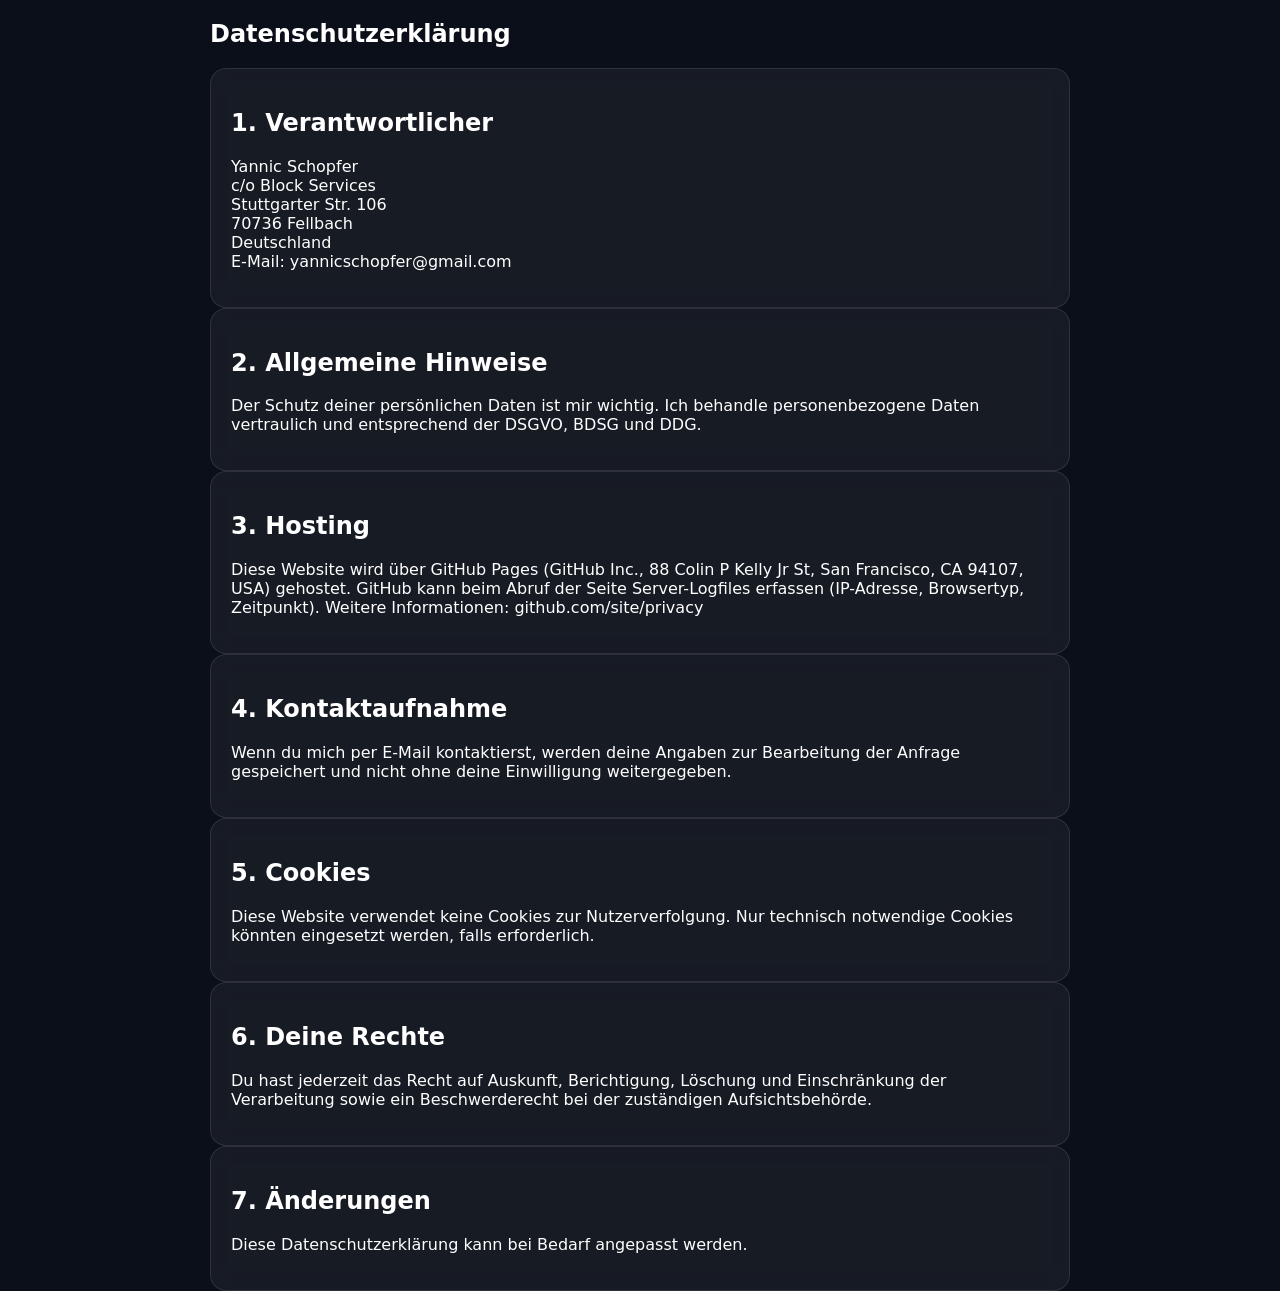
==== datenschutz.html @ fadb1419 "Update website styling and add minor improvements" ====
<!DOCTYPE html>
<html lang="en">

<head>
    <meta charset="UTF-8">
    <meta name="viewport" content="width=device-width, initial-scale=1.0">
    <title>Datenschutzerklärung</title>

    <link rel="stylesheet" href="style.css">
</head>

<body>

    <section class="container privacy-page">

        <h1>Datenschutzerklärung</h1>

        <div class="card">
            <h2>1. Verantwortlicher</h2>
            <p>
                Yannic Schopfer<br>
                c/o Block Services<br>
                Stuttgarter Str. 106<br>
                70736 Fellbach<br>
                Deutschland<br>
                E-Mail: yannicschopfer@gmail.com
            </p>
        </div>

        <div class="card">
            <h2>2. Allgemeine Hinweise</h2>
            <p>
                Der Schutz deiner persönlichen Daten ist mir wichtig.
                Ich behandle personenbezogene Daten vertraulich und entsprechend der DSGVO, BDSG und DDG.
            </p>
        </div>

        <div class="card">
            <h2>3. Hosting</h2>
            <p>
                Diese Website wird über GitHub Pages (GitHub Inc., 88 Colin P Kelly Jr St, San Francisco, CA 94107, USA)
                gehostet.
                GitHub kann beim Abruf der Seite Server-Logfiles erfassen (IP-Adresse, Browsertyp, Zeitpunkt). Weitere
                Informationen: github.com/site/privacy
            </p>
        </div>

        <div class="card">
            <h2>4. Kontaktaufnahme</h2>
            <p>
                Wenn du mich per E-Mail kontaktierst, werden deine Angaben zur Bearbeitung der Anfrage gespeichert
                und nicht ohne deine Einwilligung weitergegeben.
            </p>
        </div>

        <div class="card">
            <h2>5. Cookies</h2>
            <p>
                Diese Website verwendet keine Cookies zur Nutzerverfolgung.
                Nur technisch notwendige Cookies könnten eingesetzt werden, falls erforderlich.
            </p>
        </div>

        <div class="card">
            <h2>6. Deine Rechte</h2>
            <p>
                Du hast jederzeit das Recht auf Auskunft, Berichtigung, Löschung und Einschränkung der Verarbeitung
                sowie ein Beschwerderecht bei der zuständigen Aufsichtsbehörde.
            </p>
        </div>

        <div class="card">
            <h2>7. Änderungen</h2>
            <p>
                Diese Datenschutzerklärung kann bei Bedarf angepasst werden.
            </p>
        </div>

    </section>

</body>

</html>
---- style.css ----
*,
*::before,
*::after {
    box-sizing: border-box;
}

html {
    scroll-behavior: smooth;
}

body {
    margin: 0;
    font-family: system-ui, sans-serif;
    background: #0b0f19;
    color: white;
}

/* ── Layout ── */

.container {
    max-width: 900px;
    margin: 0 auto;
    padding: 0 20px;
}

section {
    padding: 5px 0 20px;
}

/* ── Hero ── */

.hero {
    padding: 80px 40px 30px;
    text-align: center;
    position: relative;
    overflow: hidden;
}

.hero-glow {
    position: absolute;
    top: 50%;
    left: 50%;
    transform: translate(-50%, -60%);
    width: 600px;
    height: 400px;
    background: radial-gradient(ellipse, rgba(99, 102, 241, 0.15) 0%, transparent 70%);
    pointer-events: none;
    animation: pulseGlow 4s ease-in-out infinite;
}

.hero-eyebrow {
    font-size: 12px;
    letter-spacing: 0.2em;
    text-transform: uppercase;
    color: rgba(255, 255, 255, 0.35);
    margin: 0 0 20px;
    animation: fadeInDown 0.8s ease both;
}

.hero-name {
    font-size: clamp(38px, 5.5vw, 62px);
    font-weight: 670;
    line-height: 1;
    letter-spacing: -0.03em;
    margin: 0 0 24px;
    animation: fadeInDown 0.9s ease both;
}

.hero-sub {
    font-size: 16px;
    color: rgba(255, 255, 255, 0.45);
    line-height: 1.7;
    margin: 0 0 36px;
    animation: fadeInDown 1s ease both;
}

.hero-cta {
    display: inline-block;
    padding: 10px 24px;
    border: 1px solid rgba(255, 255, 255, 0.15);
    border-radius: 999px;
    color: rgba(255, 255, 255, 0.6);
    text-decoration: none;
    font-size: 13px;
    letter-spacing: 0.05em;
    transition: all 0.3s ease;
    animation: fadeInDown 1.1s ease both;
}

.hero-cta:hover {
    background: rgba(255, 255, 255, 0.08);
    color: white;
    transform: translateY(-2px);
}

/* ── Social Links ── */

.social-links {
    position: fixed;
    top: 20px;
    right: 20px;
    display: flex;
    gap: 10px;
}

.social-links a {
    text-decoration: none;
    color: white;
    font-size: 14px;
    padding: 6px 12px;
    border-radius: 999px;
    background: rgba(255, 255, 255, 0.05);
    border: 1px solid rgba(255, 255, 255, 0.1);
    transition: all 0.3s ease;
}

.social-links a:hover {
    transform: translateY(-2px);
    background: rgba(255, 255, 255, 0.1);
}

/* ── Cards ── */

.card {
    background: rgba(255, 255, 255, 0.05);
    border: 1px solid rgba(255, 255, 255, 0.1);
    border-radius: 16px;
    padding: 20px;
    backdrop-filter: blur(10px);
}

.project-card {
    position: relative;
    display: flex;
    flex-direction: column;
    background: rgba(255, 255, 255, 0.05);
    border: 1px solid rgba(255, 255, 255, 0.1);
    border-radius: 16px;
    padding: 20px;
    backdrop-filter: blur(10px);
    text-decoration: none;
    color: white;
    transition: transform 0.3s ease, background 0.3s ease;
}

.project-card:hover {
    transform: translateY(-10px);
    background: rgba(255, 255, 255, 0.08);
}

.project-card h3 {
    margin: 0 0 10px;
}

.project-card p {
    margin: 0 0 25px;
    opacity: 0.75;
}

/* ── Grid ── */

.grid {
    display: grid;
    grid-template-columns: repeat(2, 1fr);
    gap: 20px;
    align-items: stretch;
}

/* ── Tags ── */

.tags {
    margin-top: auto;
}

.tags span {
    display: inline-block;
    background: rgba(255, 255, 255, 0.1);
    padding: 5px 10px;
    border-radius: 10px;
    margin-right: 5px;
    font-size: 12px;
}

/* ── About ── */

.about-content {
    display: flex;
    align-items: center;
    gap: 30px;
}

.profile-pic {
    width: 150px;
    height: 150px;
    border-radius: 50%;
    object-fit: cover;
    border: 2px solid rgba(255, 255, 255, 0.15);
    flex-shrink: 0;
}

/* ── Footer ── */

.footer-imprint {
    max-width: 900px;
    margin: 60px auto 0;
    padding: 24px 20px;
    border-top: 1px solid rgba(255, 255, 255, 0.07);
}

.footer-inner {
    display: flex;
    align-items: center;
    gap: 24px;
}

/* Shared style for both Impressum button and Datenschutz link */
.imprint-toggle,
.imprint-link {
    display: inline-flex;
    align-items: center;
    gap: 6px;
    font-size: 12px;
    letter-spacing: 0.08em;
    text-transform: uppercase;
    color: rgba(255, 255, 255, 0.3);
    text-decoration: none;
    cursor: pointer;
    transition: color 0.2s ease;
    user-select: none;
    line-height: 1;
    background: none;
    border: none;
    padding: 0;
    font-family: inherit;
}

.imprint-toggle:hover,
.imprint-link:hover {
    color: rgba(255, 255, 255, 0.55);
}

.imprint-toggle::before {
    content: '▸';
    transition: transform 0.2s ease;
    font-size: 10px;
}

.imprint-toggle.open::before {
    transform: rotate(90deg);
}

.imprint-body {
    display: none;
    margin-top: 16px;
    flex-wrap: wrap;
    gap: 24px;
    padding: 20px;
    background: rgba(255, 255, 255, 0.03);
    border: 1px solid rgba(255, 255, 255, 0.07);
    border-radius: 12px;
    animation: fadeInDown 0.25s ease;
}

.imprint-body.open {
    display: flex;
}

.imprint-block {
    display: flex;
    flex-direction: column;
    gap: 3px;
    line-height: 1.6;
}

.imprint-label {
    font-size: 10px;
    letter-spacing: 0.1em;
    text-transform: uppercase;
    color: rgba(255, 255, 255, 0.25);
    margin-bottom: 4px;
}

.imprint-body a {
    color: rgba(255, 255, 255, 0.4);
    text-decoration: none;
    transition: color 0.2s ease;
}

.imprint-body a:hover {
    color: rgba(255, 255, 255, 0.7);
}

/* ── Animations ── */

@keyframes fadeInDown {
    from {
        opacity: 0;
        transform: translateY(-30px);
    }

    to {
        opacity: 1;
        transform: translateY(0);
    }
}

@keyframes pulseGlow {

    0%,
    100% {
        opacity: 0.6;
        transform: translate(-50%, -60%) scale(1);
    }

    50% {
        opacity: 1;
        transform: translate(-50%, -60%) scale(1.1);
    }
}

/* ── Responsive ── */

@media (max-width: 600px) {
    .about-content {
        flex-direction: column;
        text-align: center;
    }
}
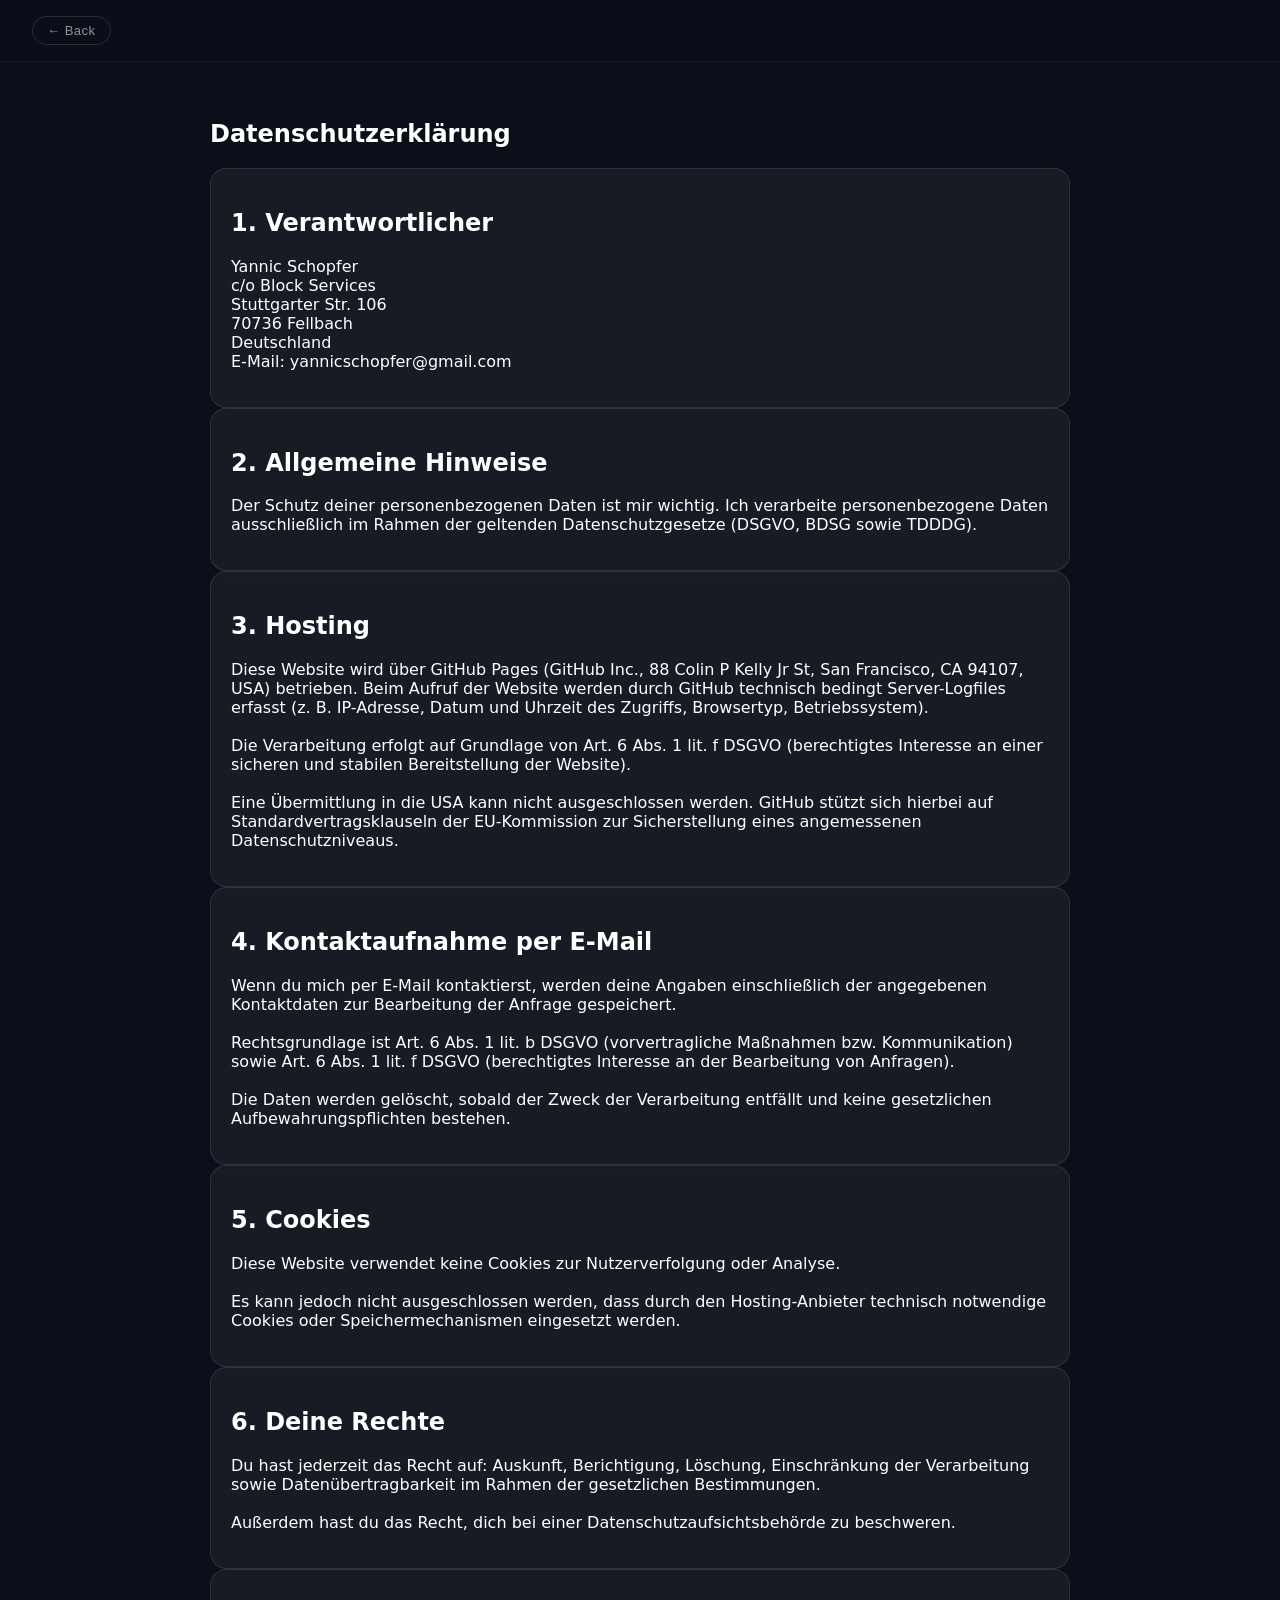
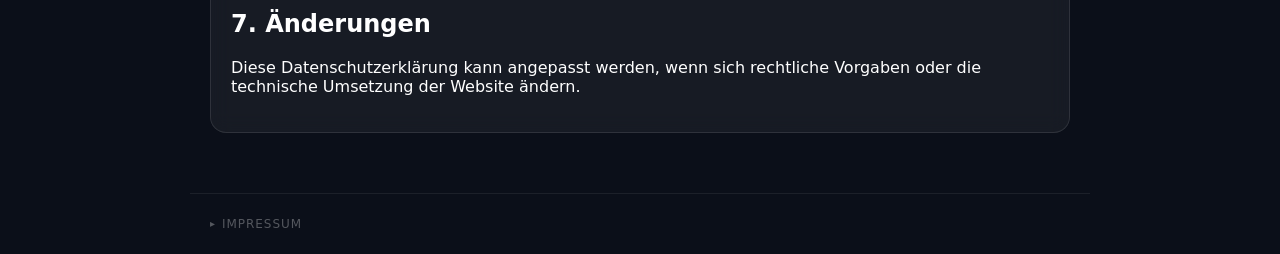
==== commit 98fde5b0: "added project site" ====
--- a/datenschutz.html
+++ b/datenschutz.html
@@ -1,17 +1,21 @@
 <!DOCTYPE html>
-<html lang="en">
-
+<html lang="de">
 <head>
     <meta charset="UTF-8">
     <meta name="viewport" content="width=device-width, initial-scale=1.0">
-    <title>Datenschutzerklärung</title>
-
+    <title>Datenschutzerklärung · Yannic Schopfer</title>
+    <link rel="icon" type="image/svg+xml" href="favicon.svg">
     <link rel="stylesheet" href="style.css">
+    <link rel="stylesheet" href="project.css">
 </head>
 
 <body>
 
-    <section class="container privacy-page">
+    <nav class="project-nav">
+        <button onclick="history.back()" class="project-nav-back">← Back</button>
+    </nav>
+
+    <section class="container privacy-page" style="padding-top: 100px;">
 
         <h1>Datenschutzerklärung</h1>
 
@@ -30,54 +34,108 @@
         <div class="card">
             <h2>2. Allgemeine Hinweise</h2>
             <p>
-                Der Schutz deiner persönlichen Daten ist mir wichtig.
-                Ich behandle personenbezogene Daten vertraulich und entsprechend der DSGVO, BDSG und DDG.
+                Der Schutz deiner personenbezogenen Daten ist mir wichtig.  
+                Ich verarbeite personenbezogene Daten ausschließlich im Rahmen der geltenden Datenschutzgesetze
+                (DSGVO, BDSG sowie TDDDG).
             </p>
         </div>
 
         <div class="card">
             <h2>3. Hosting</h2>
             <p>
-                Diese Website wird über GitHub Pages (GitHub Inc., 88 Colin P Kelly Jr St, San Francisco, CA 94107, USA)
-                gehostet.
-                GitHub kann beim Abruf der Seite Server-Logfiles erfassen (IP-Adresse, Browsertyp, Zeitpunkt). Weitere
-                Informationen: github.com/site/privacy
+                Diese Website wird über GitHub Pages (GitHub Inc., 88 Colin P Kelly Jr St, San Francisco,
+                CA 94107, USA) betrieben.
+                Beim Aufruf der Website werden durch GitHub technisch bedingt Server-Logfiles erfasst
+                (z. B. IP-Adresse, Datum und Uhrzeit des Zugriffs, Browsertyp, Betriebssystem).
+
+                <br><br>
+                Die Verarbeitung erfolgt auf Grundlage von Art. 6 Abs. 1 lit. f DSGVO (berechtigtes Interesse
+                an einer sicheren und stabilen Bereitstellung der Website).
+
+                <br><br>
+                Eine Übermittlung in die USA kann nicht ausgeschlossen werden. GitHub stützt sich hierbei auf
+                Standardvertragsklauseln der EU-Kommission zur Sicherstellung eines angemessenen Datenschutzniveaus.
             </p>
         </div>
 
         <div class="card">
-            <h2>4. Kontaktaufnahme</h2>
+            <h2>4. Kontaktaufnahme per E-Mail</h2>
             <p>
-                Wenn du mich per E-Mail kontaktierst, werden deine Angaben zur Bearbeitung der Anfrage gespeichert
-                und nicht ohne deine Einwilligung weitergegeben.
+                Wenn du mich per E-Mail kontaktierst, werden deine Angaben einschließlich der angegebenen
+                Kontaktdaten zur Bearbeitung der Anfrage gespeichert.
+
+                <br><br>
+                Rechtsgrundlage ist Art. 6 Abs. 1 lit. b DSGVO (vorvertragliche Maßnahmen bzw. Kommunikation)
+                sowie Art. 6 Abs. 1 lit. f DSGVO (berechtigtes Interesse an der Bearbeitung von Anfragen).
+
+                <br><br>
+                Die Daten werden gelöscht, sobald der Zweck der Verarbeitung entfällt und keine gesetzlichen
+                Aufbewahrungspflichten bestehen.
             </p>
         </div>
 
         <div class="card">
             <h2>5. Cookies</h2>
             <p>
-                Diese Website verwendet keine Cookies zur Nutzerverfolgung.
-                Nur technisch notwendige Cookies könnten eingesetzt werden, falls erforderlich.
+                Diese Website verwendet keine Cookies zur Nutzerverfolgung oder Analyse.
+
+                <br><br>
+                Es kann jedoch nicht ausgeschlossen werden, dass durch den Hosting-Anbieter technisch notwendige
+                Cookies oder Speichermechanismen eingesetzt werden.
             </p>
         </div>
 
         <div class="card">
             <h2>6. Deine Rechte</h2>
             <p>
-                Du hast jederzeit das Recht auf Auskunft, Berichtigung, Löschung und Einschränkung der Verarbeitung
-                sowie ein Beschwerderecht bei der zuständigen Aufsichtsbehörde.
+                Du hast jederzeit das Recht auf:
+                Auskunft, Berichtigung, Löschung, Einschränkung der Verarbeitung sowie Datenübertragbarkeit
+                im Rahmen der gesetzlichen Bestimmungen.
+
+                <br><br>
+                Außerdem hast du das Recht, dich bei einer Datenschutzaufsichtsbehörde zu beschweren.
             </p>
         </div>
 
         <div class="card">
             <h2>7. Änderungen</h2>
             <p>
-                Diese Datenschutzerklärung kann bei Bedarf angepasst werden.
+                Diese Datenschutzerklärung kann angepasst werden, wenn sich rechtliche Vorgaben oder die
+                technische Umsetzung der Website ändern.
             </p>
         </div>
 
     </section>
 
+    <footer class="footer-imprint">
+        <div class="footer-inner">
+            <button class="imprint-toggle"
+                onclick="this.classList.toggle('open'); this.closest('footer').querySelector('.imprint-body').classList.toggle('open')">
+                Impressum
+            </button>
+        </div>
+
+        <div class="imprint-body">
+            <div class="imprint-block">
+                <span class="imprint-label">Angaben gemäß § 5 DDG</span>
+                <span>Yannic Schopfer</span>
+                <span>c/o Block Services</span>
+                <span>Stuttgarter Str. 106</span>
+                <span>70736 Fellbach</span>
+                <span>Deutschland</span>
+            </div>
+
+            <div class="imprint-block">
+                <span class="imprint-label">Kontakt</span>
+                <a href="mailto:yannicschopfer@gmail.com">yannicschopfer@gmail.com</a>
+            </div>
+
+            <div class="imprint-block">
+                <span class="imprint-label">Hinweis</span>
+                <span>Projektportfolio</span>
+            </div>
+        </div>
+    </footer>
+
 </body>
-
 </html>
--- a/style.css
+++ b/style.css
@@ -140,7 +140,7 @@
     backdrop-filter: blur(10px);
     text-decoration: none;
     color: white;
-    transition: transform 0.3s ease, background 0.3s ease;
+    transition: transform 0.3s ease, background 0.3s ease, opacity 0.3s ease;
 }
 
 .project-card:hover {
@@ -155,6 +155,10 @@
 .project-card p {
     margin: 0 0 25px;
     opacity: 0.75;
+}
+
+.project-card.hidden {
+    display: none;
 }
 
 /* ── Grid ── */
@@ -179,6 +183,76 @@
     border-radius: 10px;
     margin-right: 5px;
     font-size: 12px;
+}
+
+/* ── Filter Bar ── */
+
+.filter-bar {
+    display: flex;
+    gap: 10px;
+    margin-bottom: 30px;
+    flex-wrap: wrap;
+}
+
+.filter-btn {
+    padding: 6px 16px;
+    border-radius: 999px;
+    border: 1px solid rgba(255, 255, 255, 0.15);
+    background: none;
+    color: rgba(255, 255, 255, 0.45);
+    font-family: inherit;
+    font-size: 12px;
+    letter-spacing: 0.05em;
+    cursor: pointer;
+    transition: all 0.2s ease;
+}
+
+.filter-btn:hover {
+    background: rgba(255, 255, 255, 0.08);
+    color: white;
+}
+
+.filter-btn.active {
+    background: rgba(255, 255, 255, 0.1);
+    border-color: rgba(255, 255, 255, 0.3);
+    color: white;
+}
+
+/* ── Badges ── */
+
+.badge {
+    display: inline-flex;
+    align-items: center;
+    width: fit-content;
+    align-self: flex-start;
+
+    font-size: 10px;
+    letter-spacing: 0.08em;
+    text-transform: uppercase;
+
+    padding: 3px 8px;
+    border-radius: 999px;
+
+    margin-bottom: 10px;
+    font-weight: 500;
+}
+
+.badge--featured {
+    background: rgba(99, 102, 241, 0.2);
+    border: 1px solid rgba(99, 102, 241, 0.4);
+    color: rgba(165, 167, 255, 0.9);
+}
+
+.badge--uni {
+    background: rgba(16, 185, 129, 0.15);
+    border: 1px solid rgba(16, 185, 129, 0.35);
+    color: rgba(110, 231, 183, 0.9);
+}
+
+.badge--small {
+    background: rgba(245, 158, 11, 0.15);
+    border: 1px solid rgba(245, 158, 11, 0.35);
+    color: rgba(252, 211, 77, 0.9);
 }
 
 /* ── About ── */
@@ -198,6 +272,153 @@
     flex-shrink: 0;
 }
 
+/* ── Skills ── */
+
+.skills-grid {
+    display: grid;
+    grid-template-columns: repeat(2, 1fr);
+    gap: 20px;
+    margin-bottom: 16px;
+}
+
+.skill-group-title {
+    margin: 0 0 14px;
+    font-size: 12px;
+    letter-spacing: 0.1em;
+    text-transform: uppercase;
+    color: rgba(255, 255, 255, 0.35);
+    font-weight: 500;
+}
+
+.skill-list {
+    display: flex;
+    flex-wrap: wrap;
+    gap: 8px;
+}
+
+.skill-tag {
+    display: inline-block;
+    padding: 4px 10px;
+    border-radius: 999px;
+    font-size: 12px;
+}
+
+.skill-tag--strong {
+    background: rgba(255, 255, 255, 0.08);
+    border: 1px solid rgba(255, 255, 255, 0.15);
+    color: rgba(255, 255, 255, 0.85);
+}
+
+.skill-tag--basic {
+    background: transparent;
+    border: 1px solid rgba(255, 255, 255, 0.1);
+    color: rgba(255, 255, 255, 0.4);
+}
+
+.skills-legend {
+    font-size: 12px;
+    color: rgba(255, 255, 255, 0.3);
+    margin: 8px 0 0;
+    display: flex;
+    align-items: center;
+    gap: 8px;
+    flex-wrap: wrap;
+}
+
+/* ── CV / Timeline ── */
+
+.cv-header {
+    display: flex;
+    align-items: center;
+    justify-content: space-between;
+    margin-bottom: 30px;
+}
+
+.cv-header h2 {
+    margin: 0;
+}
+
+.cv-download {
+    display: inline-block;
+    padding: 8px 20px;
+    border: 1px solid rgba(255, 255, 255, 0.15);
+    border-radius: 999px;
+    color: rgba(255, 255, 255, 0.6);
+    text-decoration: none;
+    font-size: 13px;
+    letter-spacing: 0.05em;
+    transition: all 0.3s ease;
+}
+
+.cv-download:hover {
+    background: rgba(255, 255, 255, 0.08);
+    color: white;
+    transform: translateY(-2px);
+}
+
+.timeline {
+    display: flex;
+    flex-direction: column;
+    gap: 0;
+    position: relative;
+    padding-left: 28px;
+}
+
+.timeline::before {
+    content: '';
+    position: absolute;
+    left: 5px;
+    top: 10px;
+    bottom: 10px;
+    width: 1px;
+    background: rgba(255, 255, 255, 0.1);
+}
+
+.timeline-item {
+    position: relative;
+    padding-bottom: 20px;
+}
+
+.timeline-item:last-child {
+    padding-bottom: 0;
+}
+
+.timeline-dot {
+    position: absolute;
+    left: -24px;
+    top: 22px;
+    width: 9px;
+    height: 9px;
+    border-radius: 50%;
+    background: rgba(99, 102, 241, 0.7);
+    border: 1px solid rgba(99, 102, 241, 0.4);
+}
+
+.timeline-content {
+    padding: 16px 20px;
+}
+
+.timeline-date {
+    font-size: 11px;
+    letter-spacing: 0.1em;
+    text-transform: uppercase;
+    color: rgba(255, 255, 255, 0.3);
+    display: block;
+    margin-bottom: 6px;
+}
+
+.timeline-content h4 {
+    margin: 0 0 8px;
+    font-size: 15px;
+}
+
+.timeline-content p {
+    margin: 0;
+    font-size: 14px;
+    color: rgba(255, 255, 255, 0.6);
+    line-height: 1.6;
+}
+
 /* ── Footer ── */
 
 .footer-imprint {
@@ -213,7 +434,6 @@
     gap: 24px;
 }
 
-/* Shared style for both Impressum button and Datenschutz link */
 .imprint-toggle,
 .imprint-link {
     display: inline-flex;
@@ -297,7 +517,6 @@
         opacity: 0;
         transform: translateY(-30px);
     }
-
     to {
         opacity: 1;
         transform: translateY(0);
@@ -305,13 +524,10 @@
 }
 
 @keyframes pulseGlow {
-
-    0%,
-    100% {
+    0%, 100% {
         opacity: 0.6;
         transform: translate(-50%, -60%) scale(1);
     }
-
     50% {
         opacity: 1;
         transform: translate(-50%, -60%) scale(1.1);
@@ -325,4 +541,340 @@
         flex-direction: column;
         text-align: center;
     }
+
+    .grid,
+    .skills-grid {
+        grid-template-columns: 1fr;
+    }
+
+    .cv-header {
+        flex-direction: column;
+        align-items: flex-start;
+        gap: 12px;
+    }
+}
+
+
+/* ============================================================
+   PROJECT SUBPAGE
+   Ergänzt style.css — nicht ersetzen.
+   ============================================================ */
+
+/* ── Nav ── */
+
+.project-nav {
+    position: fixed;
+    top: 0;
+    left: 0;
+    right: 0;
+    z-index: 100;
+    display: flex;
+    justify-content: space-between;
+    align-items: center;
+    padding: 16px 32px;
+    background: rgba(11, 15, 25, 0.85);
+    backdrop-filter: blur(12px);
+    border-bottom: 1px solid rgba(255, 255, 255, 0.06);
+}
+
+.project-nav-back {
+    background: none;
+    cursor: pointer;
+}
+
+.project-nav-back,
+.project-nav-github {
+    text-decoration: none;
+    font-size: 13px;
+    letter-spacing: 0.04em;
+    padding: 6px 14px;
+    border-radius: 999px;
+    border: 1px solid rgba(255, 255, 255, 0.12);
+    color: rgba(255, 255, 255, 0.55);
+    transition: all 0.2s ease;
+}
+
+.project-nav-back:hover,
+.project-nav-github:hover {
+    background: rgba(255, 255, 255, 0.08);
+    color: white;
+}
+
+/* ── Hero ── */
+
+.project-hero {
+    padding: 120px 40px 20px;
+    text-align: center;
+    position: relative;
+    overflow: hidden;
+}
+
+.project-hero .hero-glow {
+    position: absolute;
+    top: 50%;
+    left: 50%;
+    transform: translate(-50%, -60%);
+    width: 600px;
+    height: 400px;
+    background: radial-gradient(ellipse, rgba(99, 102, 241, 0.15) 0%, transparent 70%);
+    pointer-events: none;
+    animation: pulseGlow 4s ease-in-out infinite;
+}
+
+.project-hero .hero-eyebrow {
+    font-size: 12px;
+    letter-spacing: 0.2em;
+    text-transform: uppercase;
+    color: rgba(255, 255, 255, 0.35);
+    margin: 0 0 16px;
+}
+
+.project-hero .hero-name {
+    font-size: clamp(32px, 5vw, 52px);
+    font-weight: 670;
+    line-height: 1;
+    letter-spacing: -0.03em;
+    margin: 0 0 16px;
+}
+
+.project-hero .hero-sub {
+    font-size: 16px;
+    color: rgba(255, 255, 255, 0.45);
+    margin: 0;
+}
+
+/* ── Main layout ── */
+
+.project-main {
+    padding-top: 20px;
+    padding-bottom: 60px;
+}
+
+.project-section {
+    padding: 40px 0 0;
+}
+
+.project-section + .project-section {
+    border-top: 1px solid rgba(255, 255, 255, 0.06);
+    margin-top: 20px;
+}
+
+.project-section h2 {
+    margin: 0 0 24px;
+}
+
+/* ── Video ── */
+
+.video-wrapper {
+    padding: 0;
+    overflow: hidden;
+    border-radius: 16px;
+}
+
+.video-wrapper video {
+    width: 100%;
+    display: block;
+    border-radius: 16px;
+}
+
+/* ── Feature grid ── */
+
+.feature-grid {
+    display: grid;
+    grid-template-columns: repeat(2, 1fr);
+    gap: 16px;
+}
+
+.feature-card {
+    display: flex;
+    flex-direction: column;
+    gap: 8px;
+}
+
+.feature-icon {
+    font-size: 22px;
+}
+
+.feature-card h4 {
+    margin: 0;
+    font-size: 14px;
+}
+
+.feature-card p {
+    margin: 0;
+    font-size: 13px;
+    color: rgba(255, 255, 255, 0.55);
+    line-height: 1.6;
+}
+
+/* ── Architecture grid ── */
+
+.arch-grid {
+    display: grid;
+    grid-template-columns: repeat(2, 1fr);
+    gap: 16px;
+    align-items: start;
+}
+
+.arch-card {
+    display: flex;
+    flex-direction: column;
+    gap: 8px;
+}
+
+.arch-title {
+    margin: 0;
+    font-size: 13px;
+    font-family: monospace;
+    color: rgba(165, 167, 255, 0.9);
+    letter-spacing: 0.03em;
+}
+
+.arch-card p {
+    margin: 0;
+    font-size: 13px;
+    color: rgba(255, 255, 255, 0.55);
+    line-height: 1.6;
+}
+
+/* ── Status card ── */
+
+.status-card {
+    display: flex;
+    flex-direction: column;
+    gap: 14px;
+}
+
+.status-row {
+    display: flex;
+    align-items: center;
+    gap: 16px;
+    font-size: 14px;
+}
+
+.status-label {
+    width: 80px;
+    flex-shrink: 0;
+    font-size: 11px;
+    letter-spacing: 0.08em;
+    text-transform: uppercase;
+    color: rgba(255, 255, 255, 0.3);
+}
+
+.status-value {
+    color: rgba(255, 255, 255, 0.75);
+}
+
+.status-link {
+    color: rgba(165, 167, 255, 0.8);
+    text-decoration: none;
+    transition: color 0.2s ease;
+}
+
+.status-link:hover {
+    color: white;
+}
+
+/* ── Responsive ── */
+
+@media (max-width: 600px) {
+    .project-nav {
+        padding: 12px 16px;
+    }
+
+    .project-hero {
+        padding: 100px 20px 20px;
+    }
+
+    .feature-grid,
+    .arch-grid {
+        grid-template-columns: 1fr;
+    }
+}
+
+
+/* ── Arch cards interactive ── */
+
+.arch-hint {
+    font-size: 12px;
+    color: rgba(255, 255, 255, 0.3);
+    margin: -12px 0 16px;
+    letter-spacing: 0.03em;
+}
+
+.arch-card {
+    cursor: pointer;
+    transition: background 0.2s ease, border-color 0.2s ease;
+    display: flex;
+    flex-direction: column;
+    gap: 6px;
+}
+
+.arch-card:hover {
+    background: rgba(255, 255, 255, 0.08);
+}
+
+.arch-card-header {
+    display: flex;
+    justify-content: space-between;
+    align-items: center;
+}
+
+.arch-chevron {
+    font-size: 10px;
+    color: rgba(255, 255, 255, 0.3);
+    transition: transform 0.2s ease;
+}
+
+.arch-card.open .arch-chevron {
+    transform: rotate(90deg);
+}
+
+.arch-card.open {
+    border-color: rgba(99, 102, 241, 0.4);
+    background: rgba(99, 102, 241, 0.06);
+}
+
+.arch-summary {
+    margin: 0;
+    font-size: 13px;
+    color: rgba(255, 255, 255, 0.5);
+}
+
+.arch-detail {
+    display: none;
+    margin-top: 10px;
+    padding-top: 12px;
+    border-top: 1px solid rgba(255, 255, 255, 0.07);
+}
+
+.arch-card.open .arch-detail {
+    display: block;
+}
+
+.arch-detail ul {
+    margin: 0 0 10px;
+    padding-left: 18px;
+    display: flex;
+    flex-direction: column;
+    gap: 6px;
+}
+
+.arch-detail li {
+    font-size: 13px;
+    color: rgba(255, 255, 255, 0.6);
+    line-height: 1.5;
+}
+
+.arch-detail code {
+    font-family: monospace;
+    color: rgba(165, 167, 255, 0.9);
+    font-size: 12px;
+}
+
+.arch-detail p {
+    margin: 8px 0 0;
+    font-size: 13px;
+    color: rgba(255, 255, 255, 0.45);
+    line-height: 1.6;
 }
